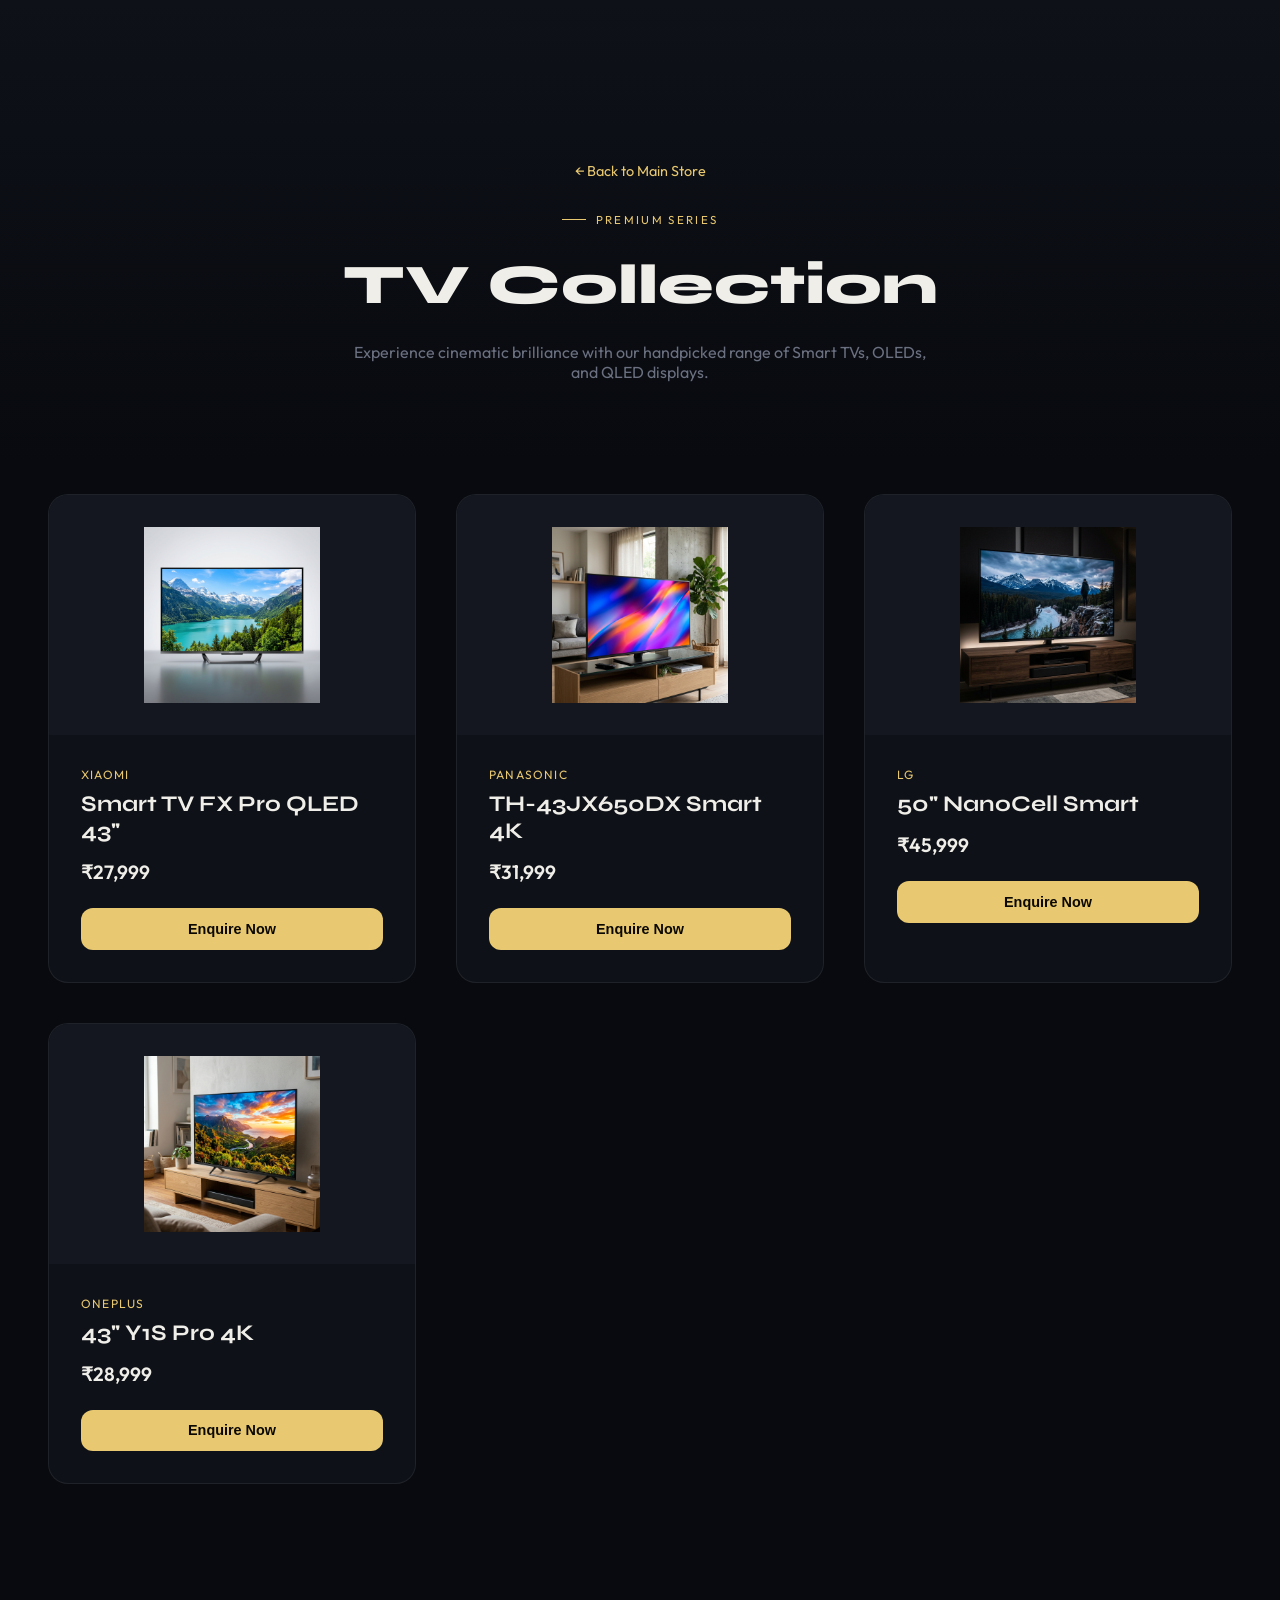
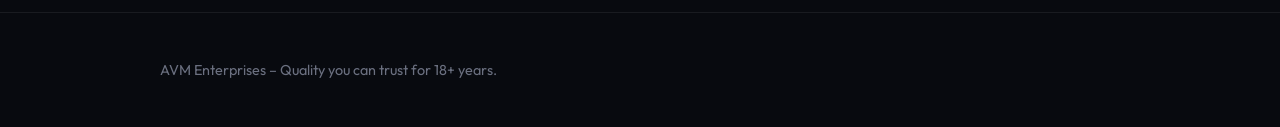
==== tv-collection.html @ 2d85b70f "Add files via upload" ====
<!DOCTYPE html>
<html lang="en">
<head>
<meta charset="UTF-8"/>
<meta name="viewport" content="width=device-width, initial-scale=1.0"/>
<title>TV Collection – AVM Enterprises</title>
<link rel="preconnect" href="https://fonts.googleapis.com"/>
<link href="https://fonts.googleapis.com/css2?family=Syne:wght@400;600;700;800&family=Outfit:wght@300;400;500&display=swap" rel="stylesheet"/>
<link rel="stylesheet" href="style.css"/>
<style>
  .collection-hero {
    padding: 160px 3rem 5rem;
    text-align: center;
    background: linear-gradient(to bottom, #0E1118, #080A0F);
  }
  .back-btn {
    display: inline-flex;
    align-items: center;
    gap: 8px;
    color: var(--accent);
    text-decoration: none;
    font-size: 0.9rem;
    margin-bottom: 2rem;
    transition: transform 0.3s;
  }
  .back-btn:hover {
    transform: translateX(-5px);
  }
  .tv-grid {
    display: grid;
    grid-template-columns: repeat(auto-fill, minmax(320px, 1fr));
    gap: 2.5rem;
    padding: 2rem 3rem 8rem;
    max-width: 1400px;
    margin: 0 auto;
  }
  .tv-card {
    background: var(--surface);
    border-radius: 20px;
    border: 1px solid var(--border);
    overflow: hidden;
    transition: all 0.4s cubic-bezier(0.16, 1, 0.3, 1);
  }
  .tv-card:hover {
    transform: translateY(-10px);
    border-color: var(--accent);
    box-shadow: 0 20px 40px rgba(0,0,0,0.4);
  }
  .tv-img {
    height: 240px;
    background: var(--surface2);
    display: flex;
    align-items: center;
    justify-content: center;
    padding: 2rem;
  }
  .tv-img img {
    width: 100%;
    height: 100%;
    object-fit: contain;
  }
  .tv-info {
    padding: 2rem;
  }
  .tv-brand {
    font-size: 0.75rem;
    color: var(--accent);
    letter-spacing: 0.1em;
    margin-bottom: 0.5rem;
    text-transform: uppercase;
  }
  .tv-name {
    font-family: var(--font-display);
    font-size: 1.4rem;
    font-weight: 700;
    margin-bottom: 1rem;
  }
  .tv-price {
    font-size: 1.2rem;
    font-weight: 600;
    color: var(--white);
    margin-bottom: 1.5rem;
  }
  .tv-btn {
    width: 100%;
    background: var(--accent);
    color: #0A0800;
    border: none;
    padding: 0.8rem;
    border-radius: 12px;
    font-weight: 600;
    cursor: pointer;
    transition: all 0.3s;
    text-decoration: none;
    display: inline-block;
    text-align: center;
    font-size: 0.9rem;
  }
  .tv-btn:hover {
    background: var(--accent2);
    transform: scale(1.02);
  }
</style>
</head>
<body>

<main style="opacity: 1; animation: none;">
  <section class="collection-hero">
    <a href="index.html#products" class="back-btn">← Back to Main Store</a>
    <div class="section-label" style="justify-content: center;"><div class="section-label-line"></div><span>Premium Series</span></div>
    <h1 style="font-family: var(--font-display); font-size: 3.5rem; font-weight: 800; margin: 1.5rem 0;">TV Collection</h1>
    <p style="color: var(--muted); max-width: 600px; margin: 0 auto;">Experience cinematic brilliance with our handpicked range of Smart TVs, OLEDs, and QLED displays.</p>
  </section>

  <section class="tv-grid">
    <!-- Samsung -->
    <!-- Xiaomi FX Pro -->
    <div class="tv-card">
      <div class="tv-img"><img src="assets/xiaomi_tv.png" alt="Xiaomi Smart TV FX Pro"/></div>
      <div class="tv-info">
        <div class="tv-brand">Xiaomi</div>
        <div class="tv-name">Smart TV FX Pro QLED 43"</div>
        <div class="tv-price">₹27,999</div>
        <button class="tv-btn" onclick="enquireTV('Xiaomi FX Pro 43', '₹27,999')">Enquire Now</button>
      </div>
    </div>
    <!-- Panasonic -->
    <div class="tv-card">
      <div class="tv-img"><img src="assets/panasonic_tv.png" alt="Panasonic Smart TV"/></div>
      <div class="tv-info">
        <div class="tv-brand">Panasonic</div>
        <div class="tv-name">TH-43JX650DX Smart 4K</div>
        <div class="tv-price">₹31,999</div>
        <button class="tv-btn" onclick="enquireTV('Panasonic TH-43JX650DX', '₹31,999')">Enquire Now</button>
      </div>
    </div>
    <!-- LG -->
    <div class="tv-card">
      <div class="tv-img"><img src="assets/lg_tv.png" alt="LG TV"/></div>
      <div class="tv-info">
        <div class="tv-brand">LG</div>
        <div class="tv-name">50" NanoCell Smart</div>
        <div class="tv-price">₹45,999</div>
        <button class="tv-btn" onclick="enquireTV('LG 50 NanoCell', '₹45,999')">Enquire Now</button>
      </div>
    </div>
    <!-- OnePlus -->
    <div class="tv-card">
      <div class="tv-img"><img src="assets/oneplus_tv.png" alt="OnePlus TV"/></div>
      <div class="tv-info">
        <div class="tv-brand">OnePlus</div>
        <div class="tv-name">43" Y1S Pro 4K</div>
        <div class="tv-price">₹28,999</div>
        <button class="tv-btn" onclick="enquireTV('OnePlus 43 Y1S Pro', '₹28,999')">Enquire Now</button>
      </div>
    </div>
  </section>

  <footer style="text-align: center;">
    <p style="color: var(--muted); font-size: 0.9rem;">AVM Enterprises – Quality you can trust for 18+ years.</p>
  </footer>
</main>

<script>
  function enquireTV(name, price) {
    const msg = encodeURIComponent(`Hi AVM Enterprises, I am interested in the ${name} (${price}) from your TV Collection. Please provide more details.`);
    window.open(`https://wa.me/919842298464?text=${msg}`, '_blank');
  }

  // Simple reveal logic for the new page
  const obs = new IntersectionObserver(entries => {
    entries.forEach(e => { if(e.isIntersecting) e.target.style.opacity = 1; });
  });
  document.querySelectorAll('.tv-card').forEach(el => {
    el.style.opacity = 0;
    el.style.transition = 'opacity 0.8s ease';
    obs.observe(el);
  });
</script>
</body>
</html>
---- style.css ----
* {
  margin: 0;
  padding: 0;
  box-sizing: border-box;
}

:root {
  --bg: #080A0F;
  --surface: #0E1118;
  --surface2: #141720;
  --accent: #E8C870;
  --accent2: #F5DFA0;
  --white: #F0EEE8;
  --muted: #6B7080;
  --border: rgba(255, 255, 255, 0.07);
  --font-display: 'Syne', sans-serif;
  --font-body: 'Outfit', sans-serif;
}

html {
  scroll-behavior: smooth;
}

body {
  background: var(--bg);
  color: var(--white);
  font-family: var(--font-body);
  overflow-x: hidden;
}

/* -- INTRO OVERLAY -- */
#intro {
  position: fixed;
  inset: 0;
  z-index: 9999;
  background: #050608;
  display: flex;
  flex-direction: column;
  align-items: center;
  justify-content: center;
  animation: introFade 0.6s ease 3.2s forwards;
}

@keyframes introFade {
  to {
    opacity: 0;
    pointer-events: none;
  }
}

.intro-logo-wrap {
  display: flex;
  flex-direction: column;
  align-items: center;
  gap: 0;
  animation: logoRise 0.8s cubic-bezier(0.16, 1, 0.3, 1) 0.3s both;
}

@keyframes logoRise {
  from {
    opacity: 0;
    transform: translateY(30px);
  }

  to {
    opacity: 1;
    transform: translateY(0);
  }
}

.intro-logo-svg {
  width: 110px;
  height: 110px;
  margin-bottom: 18px;
}

.intro-brand {
  font-family: var(--font-display);
  font-size: 2.6rem;
  font-weight: 800;
  letter-spacing: -0.02em;
  color: var(--white);
  animation: brandReveal 0.7s ease 0.9s both;
}

@keyframes brandReveal {
  from {
    opacity: 0;
    letter-spacing: 0.3em;
  }

  to {
    opacity: 1;
    letter-spacing: -0.02em;
  }
}

.intro-sub {
  font-family: var(--font-body);
  font-size: 0.75rem;
  letter-spacing: 0.3em;
  color: var(--accent);
  text-transform: uppercase;
  margin-top: 8px;
  animation: fadeUp 0.6s ease 1.3s both;
}

@keyframes fadeUp {
  from {
    opacity: 0;
    transform: translateY(8px);
  }

  to {
    opacity: 1;
    transform: translateY(0);
  }
}

.intro-line {
  width: 0;
  height: 1px;
  background: var(--accent);
  margin-top: 28px;
  animation: lineGrow 0.8s ease 1.8s forwards;
}

@keyframes lineGrow {
  to {
    width: 120px;
  }
}

.intro-loading {
  margin-top: 20px;
  font-size: 0.72rem;
  color: var(--muted);
  letter-spacing: 0.2em;
  text-transform: uppercase;
  animation: fadeUp 0.5s ease 2.2s both;
}

/* -- CURSOR -- */
.cursor {
  width: 8px;
  height: 8px;
  background: var(--accent);
  border-radius: 50%;
  position: fixed;
  top: 0;
  left: 0;
  pointer-events: none;
  z-index: 9998;
  transition: transform 0.15s ease;
  mix-blend-mode: difference;
}

.cursor-ring {
  width: 32px;
  height: 32px;
  border: 1px solid rgba(232, 200, 112, 0.4);
  border-radius: 50%;
  position: fixed;
  top: 0;
  left: 0;
  pointer-events: none;
  z-index: 9997;
  transition: all 0.1s ease;
}

/* -- NAV -- */
nav {
  position: fixed;
  top: 0;
  left: 0;
  right: 0;
  z-index: 100;
  padding: 0 3rem;
  height: 68px;
  display: flex;
  align-items: center;
  justify-content: space-between;
  background: rgba(8, 10, 15, 0.7);
  backdrop-filter: blur(20px);
  border-bottom: 1px solid var(--border);
  animation: navSlide 0.7s ease 3.6s both;
}

@keyframes navSlide {
  from {
    opacity: 0;
    transform: translateY(-20px);
  }

  to {
    opacity: 1;
    transform: translateY(0);
  }
}

.nav-logo {
  display: flex;
  align-items: center;
  gap: 12px;
  text-decoration: none;
}

.nav-logo-icon {
  width: 36px;
  height: 36px;
}

.nav-logo-text {
  font-family: var(--font-display);
  font-size: 1.1rem;
  font-weight: 700;
  color: var(--white);
  letter-spacing: -0.01em;
}

.nav-logo-text span {
  color: var(--accent);
}

.nav-links {
  display: flex;
  gap: 2.5rem;
}

.nav-links a {
  font-size: 0.85rem;
  color: var(--muted);
  text-decoration: none;
  letter-spacing: 0.03em;
  transition: color 0.2s;
  position: relative;
}

.nav-links a::after {
  content: '';
  position: absolute;
  bottom: -4px;
  left: 0;
  right: 0;
  height: 1px;
  background: var(--accent);
  transform: scaleX(0);
  transition: transform 0.2s;
}

.nav-links a:hover {
  color: var(--white);
}

.nav-links a:hover::after {
  transform: scaleX(1);
}

.nav-cta {
  background: var(--accent);
  color: #0A0800;
  border: none;
  padding: 0.55rem 1.4rem;
  font-family: var(--font-body);
  font-size: 0.85rem;
  font-weight: 500;
  cursor: pointer;
  border-radius: 100px;
  letter-spacing: 0.03em;
  transition: background 0.2s, transform 0.15s;
}

.nav-cta:hover {
  background: var(--accent2);
  transform: scale(1.03);
}

/* -- PAGE CONTENT -- */
main {
  opacity: 0;
  animation: mainIn 0.8s ease 3.5s forwards;
}

@keyframes mainIn {
  to {
    opacity: 1;
  }
}

/* -- HERO -- */
.hero {
  min-height: 100vh;
  padding: 120px 3rem 5rem;
  display: grid;
  grid-template-columns: 1fr 1fr;
  gap: 4rem;
  align-items: center;
  position: relative;
  overflow: hidden;
}

.hero-bg {
  position: absolute;
  inset: 0;
  background: radial-gradient(ellipse 60% 70% at 70% 40%, rgba(232, 200, 112, 0.07) 0%, transparent 70%),
    radial-gradient(ellipse 40% 50% at 20% 80%, rgba(232, 200, 112, 0.04) 0%, transparent 60%);
  pointer-events: none;
}

.hero-grid-lines {
  position: absolute;
  inset: 0;
  pointer-events: none;
  background-image:
    linear-gradient(rgba(255, 255, 255, 0.025) 1px, transparent 1px),
    linear-gradient(90deg, rgba(255, 255, 255, 0.025) 1px, transparent 1px);
  background-size: 60px 60px;
  mask-image: radial-gradient(ellipse 70% 70% at 70% 40%, black 0%, transparent 70%);
}

.hero-glow {
  position: absolute;
  inset: 0;
  pointer-events: none;
  background: radial-gradient(600px circle at var(--x) var(--y), rgba(232, 200, 112, 0.08), transparent 40%);
  z-index: 1;
}

.hero-eyebrow {
  display: flex;
  align-items: center;
  gap: 10px;
  margin-bottom: 1.5rem;
}

.hero-eyebrow-line {
  width: 32px;
  height: 1px;
  background: var(--accent);
}

.hero-eyebrow span {
  font-size: 0.75rem;
  color: var(--accent);
  letter-spacing: 0.2em;
  text-transform: uppercase;
}

.hero h1 {
  font-family: var(--font-display);
  font-size: 4.2rem;
  font-weight: 800;
  line-height: 1.05;
  letter-spacing: -0.03em;
  margin-bottom: 1.5rem;
}

.hero h1 .line {
  display: block;
  overflow: hidden;
}

.hero h1 .line-inner {
  display: block;
  animation: lineReveal 0.9s cubic-bezier(0.16, 1, 0.3, 1) both;
}

.hero h1 .line:nth-child(2) .line-inner {
  animation-delay: 3.7s;
}

.hero h1 .line:nth-child(3) .line-inner {
  animation-delay: 3.85s;
}

.hero h1 .line:nth-child(1) .line-inner {
  animation-delay: 3.6s;
}

@keyframes lineReveal {
  from {
    transform: translateY(110%);
  }

  to {
    transform: translateY(0);
  }
}

.hero h1 em {
  color: var(--accent);
  font-style: normal;
}

.hero-desc {
  color: var(--muted);
  font-size: 1rem;
  line-height: 1.75;
  max-width: 440px;
  margin-bottom: 2.5rem;
}

.hero-actions {
  display: flex;
  gap: 1rem;
  align-items: center;
}

.btn-glow {
  background: var(--accent);
  color: #0A0800;
  border: none;
  padding: 0.85rem 2rem;
  font-family: var(--font-body);
  font-size: 0.9rem;
  font-weight: 500;
  cursor: pointer;
  border-radius: 100px;
  letter-spacing: 0.03em;
  box-shadow: 0 0 30px rgba(232, 200, 112, 0.3);
  transition: box-shadow 0.3s, transform 0.2s;
  position: relative;
  overflow: hidden;
}

.btn-glow::after {
  content: '';
  position: absolute;
  top: 0;
  left: -100%;
  width: 100%;
  height: 100%;
  background: linear-gradient(90deg, transparent, rgba(255, 255, 255, 0.2), transparent);
  transition: 0.5s;
}

.btn-glow:hover::after {
  left: 100%;
}

.btn-glow:hover {
  box-shadow: 0 0 50px rgba(232, 200, 112, 0.5);
  transform: scale(1.03);
}

.btn-ghost {
  background: transparent;
  color: var(--white);
  border: 1px solid var(--border);
  padding: 0.85rem 2rem;
  font-family: var(--font-body);
  font-size: 0.9rem;
  cursor: pointer;
  border-radius: 100px;
  transition: border-color 0.2s, color 0.2s;
}

.btn-ghost:hover {
  border-color: rgba(232, 200, 112, 0.5);
  color: var(--accent);
}

/* Hero right visual */
.hero-visual {
  position: relative;
  height: 440px;
}

.hv-card {
  position: absolute;
  border-radius: 16px;
  backdrop-filter: blur(12px);
  border: 1px solid var(--border);
  display: flex;
  flex-direction: column;
  align-items: center;
  justify-content: center;
  transition: transform 0.4s;
}

.hv-card:hover {
  transform: translateY(-6px) scale(1.02);
}

.hv-main {
  width: 260px;
  height: 280px;
  top: 40px;
  left: 50%;
  transform: translateX(-50%);
  background: linear-gradient(135deg, rgba(232, 200, 112, 0.1), rgba(232, 200, 112, 0.03));
}

.hv-main>img {
  width: 120px;
  height: 120px;
  object-fit: cover;
  border-radius: 12px;
  margin-bottom: 0.8rem;
  box-shadow: 0 10px 30px rgba(0, 0, 0, 0.4);
  transition: transform 0.4s;
}

.hv-main:hover>img {
  transform: scale(1.05) translateY(-4px);
}

.hv-main:hover {
  transform: translateX(-50%) translateY(-6px) scale(1.02);
}

.hv-main {
  animation: floatMain 6s ease-in-out infinite;
}

@keyframes floatMain {

  0%,
  100% {
    transform: translateX(-50%) translateY(0);
  }

  50% {
    transform: translateX(-50%) translateY(-15px);
  }
}

.hv-main p {
  font-size: 0.85rem;
  color: var(--accent);
  letter-spacing: 0.1em;
  font-weight: 500;
}

.hv-sm1 {
  width: 130px;
  height: 130px;
  bottom: 20px;
  left: 20px;
  background: rgba(255, 255, 255, 0.03);
  animation: floatSm 5s ease-in-out infinite 1s;
}

.hv-sm2 {
  width: 130px;
  height: 130px;
  bottom: 20px;
  right: 20px;
  background: rgba(255, 255, 255, 0.03);
  animation: floatSm 7s ease-in-out infinite 0.5s;
}

@keyframes floatSm {

  0%,
  100% {
    transform: translateY(0);
  }

  50% {
    transform: translateY(-10px);
  }
}

.hv-sm1>img,
.hv-sm2>img {
  width: 44px;
  height: 44px;
  object-fit: cover;
  border-radius: 8px;
  margin-bottom: 6px;
  box-shadow: 0 4px 12px rgba(0, 0, 0, 0.3);
  transition: transform 0.4s;
}

.hv-card:hover>img {
  transform: scale(1.08) translateY(-2px);
}

.hv-sm1 p,
.hv-sm2 p {
  font-size: 0.75rem;
  color: var(--muted);
  font-weight: 400;
}

/* floating badge */
.hv-badge {
  position: absolute;
  top: 10px;
  right: 10px;
  background: var(--accent);
  color: #0A0800;
  font-size: 0.7rem;
  font-weight: 500;
  padding: 4px 10px;
  border-radius: 100px;
  z-index: 1;
}

/* -- TICKER -- */
.ticker {
  border-top: 1px solid var(--border);
  border-bottom: 1px solid var(--border);
  padding: 1rem 0;
  overflow: hidden;
  white-space: nowrap;
  background: var(--surface);
}

.ticker-inner {
  display: inline-flex;
  gap: 0;
  animation: ticker 20s linear infinite;
}

@keyframes ticker {
  from {
    transform: translateX(0);
  }

  to {
    transform: translateX(-50%);
  }
}

.ticker-item {
  font-family: var(--font-display);
  font-size: 0.8rem;
  font-weight: 600;
  letter-spacing: 0.15em;
  text-transform: uppercase;
  padding: 0 2.5rem;
  color: var(--muted);
}

.ticker-item.accent {
  color: var(--accent);
}

.ticker-sep {
  color: var(--border);
  margin: 0 0.5rem;
}

/* -- SECTIONS -- */
section {
  padding: 6rem 3rem;
}

.section-label {
  display: flex;
  align-items: center;
  gap: 10px;
  margin-bottom: 1rem;
}

.section-label-line {
  width: 24px;
  height: 1px;
  background: var(--accent);
}

.section-label span {
  font-size: 0.72rem;
  color: var(--accent);
  letter-spacing: 0.2em;
  text-transform: uppercase;
}

.section-title {
  font-family: var(--font-display);
  font-size: 2.6rem;
  font-weight: 700;
  letter-spacing: -0.02em;
  margin-bottom: 1rem;
  line-height: 1.1;
}

.section-desc {
  color: var(--muted);
  max-width: 480px;
  line-height: 1.75;
  font-size: 0.95rem;
  margin-bottom: 3rem;
}

/* -- CATEGORIES -- */
.categories {
  background: var(--surface);
}

.cat-grid {
  display: grid;
  grid-template-columns: repeat(3, 1fr);
  gap: 1.5px;
  background: var(--border);
}

.cat-card {
  background: var(--surface);
  padding: 2.5rem 2rem;
  cursor: pointer;
  transition: background 0.3s;
  position: relative;
  overflow: hidden;
}

.cat-card::before {
  content: '';
  position: absolute;
  inset: 0;
  background: linear-gradient(135deg, rgba(232, 200, 112, 0.06), transparent);
  opacity: 0;
  transition: opacity 0.3s;
}

.cat-card:hover {
  background: var(--surface2);
}

.cat-card:hover::before {
  opacity: 1;
}

.cat-card.active {
  background: var(--surface2);
  border-color: var(--accent);
  box-shadow: inset 0 0 0 1px var(--accent);
}

.cat-card.active::before {
  opacity: 1;
  background: linear-gradient(135deg, rgba(232, 200, 112, 0.1), transparent);
}

.cat-num {
  font-family: var(--font-display);
  font-size: 0.72rem;
  color: var(--accent);
  letter-spacing: 0.2em;
  margin-bottom: 1.5rem;
}

.cat-icon-wrap {
  width: 48px;
  height: 48px;
  margin-bottom: 1.25rem;
  border-radius: 10px;
  overflow: hidden;
}

.cat-icon-wrap img {
  width: 100%;
  height: 100%;
  object-fit: cover;
}

.cat-card h3 {
  font-family: var(--font-display);
  font-size: 1.1rem;
  font-weight: 600;
  margin-bottom: 0.5rem;
}

.cat-card p {
  font-size: 0.85rem;
  color: var(--muted);
  line-height: 1.6;
}

.cat-arrow {
  position: absolute;
  bottom: 2rem;
  right: 2rem;
  width: 36px;
  height: 36px;
  border: 1px solid var(--border);
  border-radius: 50%;
  display: flex;
  align-items: center;
  justify-content: center;
  font-size: 0.9rem;
  color: var(--muted);
  transition: border-color 0.2s, color 0.2s, transform 0.2s;
}

.cat-card:hover .cat-arrow {
  border-color: var(--accent);
  color: var(--accent);
  transform: rotate(45deg);
}

/* -- PRODUCTS -- */
.products {
  background: var(--bg);
}

.prod-grid {
  display: grid;
  grid-template-columns: repeat(4, 1fr);
  gap: 1.25rem;
}

.prod-card {
  background: var(--surface);
  border: 1px solid var(--border);
  border-radius: 14px;
  overflow: hidden;
  cursor: pointer;
  transition: border-color 0.3s, transform 0.3s, opacity 0.4s ease, transform 0.4s ease;
}

.prod-card:hover {
  border-color: rgba(232, 200, 112, 0.4);
  transform: translateY(-5px);
}

.prod-img {
  height: 160px;
  display: flex;
  align-items: center;
  justify-content: center;
  border-bottom: 1px solid var(--border);
  background: var(--surface2);
  position: relative;
  overflow: hidden;
}

.prod-img img {
  width: 100%;
  height: 100%;
  object-fit: cover;
  transition: transform 0.4s;
}

.prod-card:hover .prod-img img {
  transform: scale(1.06);
}

.prod-badge {
  position: absolute;
  top: 10px;
  left: 10px;
  background: rgba(232, 200, 112, 0.15);
  color: var(--accent);
  font-size: 0.68rem;
  padding: 3px 9px;
  border-radius: 100px;
  border: 1px solid rgba(232, 200, 112, 0.2);
  letter-spacing: 0.05em;
}

.prod-info {
  padding: 1.25rem;
}

.prod-cat {
  font-size: 0.7rem;
  color: var(--muted);
  letter-spacing: 0.1em;
  text-transform: uppercase;
  margin-bottom: 0.4rem;
}

.prod-name {
  font-family: var(--font-display);
  font-size: 0.95rem;
  font-weight: 600;
  margin-bottom: 0.75rem;
}

.prod-price-row {
  display: flex;
  align-items: baseline;
  gap: 8px;
  margin-bottom: 1rem;
}

.prod-price {
  font-size: 1.05rem;
  font-weight: 500;
  color: var(--white);
}

.prod-original {
  font-size: 0.8rem;
  color: var(--muted);
  text-decoration: line-through;
}

.prod-save {
  font-size: 0.72rem;
  background: rgba(232, 200, 112, 0.12);
  color: var(--accent);
  padding: 2px 7px;
  border-radius: 100px;
}

/* -- SEARCH & FILTER -- */
.search-container {
  margin-bottom: 3rem;
  display: flex;
  flex-direction: column;
  gap: 1.25rem;
  max-width: 600px;
}

.search-wrapper {
  position: relative;
  display: flex;
  align-items: center;
}

.search-input {
  width: 100%;
  background: var(--surface2);
  border: 1px solid var(--border);
  border-radius: 12px;
  padding: 1rem 1.25rem 1rem 3.5rem;
  color: var(--white);
  font-family: var(--font-body);
  font-size: 0.95rem;
  transition: border-color 0.3s, box-shadow 0.3s;
}

.search-input:focus {
  outline: none;
  border-color: var(--accent);
  box-shadow: 0 0 20px rgba(232, 200, 112, 0.1);
}

.search-icon {
  position: absolute;
  left: 1.25rem;
  color: var(--muted);
  pointer-events: none;
  display: flex;
  align-items: center;
}

.filter-chips {
  display: flex;
  gap: 0.75rem;
  flex-wrap: wrap;
}

.filter-chip {
  padding: 0.5rem 1.25rem;
  background: var(--surface);
  border: 1px solid var(--border);
  border-radius: 100px;
  font-size: 0.75rem;
  color: var(--muted);
  cursor: pointer;
  transition: all 0.2s;
  letter-spacing: 0.03em;
}

.filter-chip:hover {
  border-color: var(--accent);
  color: var(--white);
}

.filter-chip.active {
  background: var(--accent);
  color: #0A0800;
  border-color: var(--accent);
  font-weight: 500;
}

.prod-btn {
  width: 100%;
  padding: 0.55rem;
  background: transparent;
  border: 1px solid var(--border);
  color: var(--muted);
  font-family: var(--font-body);
  font-size: 0.8rem;
  cursor: pointer;
  border-radius: 8px;
  transition: all 0.2s;
}

.prod-btn:hover {
  border-color: var(--accent);
  color: var(--accent);
  background: rgba(232, 200, 112, 0.05);
}

/* -- OFFERS -- */
.offers {
  background: var(--surface);
}

.offer-grid {
  display: grid;
  grid-template-columns: 1.4fr 1fr;
  gap: 1.5rem;
}

.offer-card {
  border-radius: 16px;
  padding: 2.5rem;
  position: relative;
  overflow: hidden;
  cursor: pointer;
  transition: transform 0.3s;
}

.offer-card:hover {
  transform: translateY(-4px);
}

.offer-main {
  background: linear-gradient(135deg, rgba(232, 200, 112, 0.12) 0%, rgba(232, 200, 112, 0.04) 100%);
  border: 1px solid rgba(232, 200, 112, 0.2);
}

.offer-secondary {
  background: var(--surface2);
  border: 1px solid var(--border);
  display: flex;
  flex-direction: column;
  gap: 1.5rem;
  padding: 0;
  overflow: hidden;
}

.offer-half {
  padding: 1.75rem 2rem;
  flex: 1;
  position: relative;
}

.offer-half+.offer-half {
  border-top: 1px solid var(--border);
}

.offer-tag {
  display: inline-flex;
  align-items: center;
  gap: 6px;
  background: var(--accent);
  color: #0A0800;
  font-size: 0.72rem;
  font-weight: 500;
  padding: 4px 12px;
  border-radius: 100px;
  margin-bottom: 1rem;
  letter-spacing: 0.03em;
}

.offer-card h3 {
  font-family: var(--font-display);
  font-size: 1.5rem;
  font-weight: 700;
  letter-spacing: -0.01em;
  margin-bottom: 0.6rem;
}

.offer-card p {
  font-size: 0.88rem;
  color: var(--muted);
  line-height: 1.65;
  margin-bottom: 1.5rem;
}

.offer-icon-bg {
  position: absolute;
  right: 0;
  bottom: 0;
  width: 160px;
  height: 160px;
  opacity: 0.3;
  border-radius: 16px;
  overflow: hidden;
  -webkit-mask-image: linear-gradient(to top left, black 20%, transparent 80%);
  mask-image: linear-gradient(to top left, black 20%, transparent 80%);
}

.offer-icon-bg img {
  width: 100%;
  height: 100%;
  object-fit: cover;
}

/* -- BRANDS -- */
.brands {
  background: var(--bg);
  padding: 4rem 3rem;
}

.brands-title {
  text-align: center;
  font-family: var(--font-display);
  font-size: 0.75rem;
  color: var(--muted);
  letter-spacing: 0.2em;
  text-transform: uppercase;
  margin-bottom: 2.5rem;
}

.brands-list {
  display: flex;
  gap: 1rem;
  flex-wrap: wrap;
  justify-content: center;
}

.brand-chip {
  padding: 0.5rem 1.25rem;
  border: 1px solid var(--border);
  border-radius: 100px;
  font-size: 0.82rem;
  color: var(--muted);
  transition: border-color 0.2s, color 0.2s;
  cursor: pointer;
}

.brand-chip:hover {
  border-color: rgba(232, 200, 112, 0.4);
  color: var(--white);
}

/* -- CONTACT -- */
.contact {
  background: var(--surface);
}

.contact-grid {
  display: grid;
  grid-template-columns: 1fr 1.2fr;
  gap: 5rem;
  align-items: start;
}

.contact-info-title {
  font-family: var(--font-display);
  font-size: 2rem;
  font-weight: 700;
  letter-spacing: -0.02em;
  margin-bottom: 2rem;
}

.contact-item {
  display: flex;
  gap: 1rem;
  align-items: flex-start;
  padding: 1.2rem 0;
  border-bottom: 1px solid var(--border);
}

.contact-item:first-of-type {
  border-top: 1px solid var(--border);
}

.contact-icon {
  width: 40px;
  height: 40px;
  flex-shrink: 0;
  border: 1px solid var(--border);
  border-radius: 10px;
  display: flex;
  align-items: center;
  justify-content: center;
  font-size: 1rem;
  background: var(--surface2);
}

.contact-label {
  font-size: 0.72rem;
  color: var(--muted);
  letter-spacing: 0.08em;
  text-transform: uppercase;
  margin-bottom: 3px;
}

.contact-val {
  font-size: 0.92rem;
  color: var(--white);
  line-height: 1.5;
}

.founder-card {
  display: flex;
  gap: 1.5rem;
  align-items: center;
  margin-top: 2.5rem;
  padding: 1.5rem;
  background: var(--surface2);
  border: 1px solid var(--border);
  border-radius: 14px;
  transition: border-color 0.3s;
}

.founder-card:hover {
  border-color: rgba(232, 200, 112, 0.4);
}

.founder-img {
  width: 70px;
  height: 70px;
  border-radius: 50%;
  object-fit: cover;
  border: 2px solid var(--accent);
}

.founder-info h4 {
  font-family: var(--font-display);
  font-size: 1.1rem;
  color: var(--white);
  margin-bottom: 0.2rem;
}

.founder-role {
  font-size: 0.8rem;
  color: var(--muted);
  margin-bottom: 0.6rem;
  letter-spacing: 0.02em;
}

.founder-phone {
  display: inline-block;
  font-size: 0.85rem;
  color: var(--accent);
  text-decoration: none;
  font-weight: 500;
}

.founder-phone:hover {
  text-decoration: underline;
}

.contact-form {
  display: flex;
  flex-direction: column;
  gap: 1.25rem;
}

.form-row {
  display: grid;
  grid-template-columns: 1fr 1fr;
  gap: 1.25rem;
}

.form-group {
  display: flex;
  flex-direction: column;
  gap: 0.4rem;
}

.form-group label {
  font-size: 0.75rem;
  color: var(--muted);
  letter-spacing: 0.07em;
  text-transform: uppercase;
}

.form-group input,
.form-group textarea,
.form-group select {
  padding: 0.75rem 1rem;
  background: var(--surface2);
  border: 1px solid var(--border);
  border-radius: 10px;
  color: var(--white);
  font-family: var(--font-body);
  font-size: 0.9rem;
  outline: none;
  transition: border-color 0.2s;
}

.form-group input::placeholder,
.form-group textarea::placeholder {
  color: var(--muted);
}

.form-group input:focus,
.form-group textarea:focus,
.form-group select:focus {
  border-color: rgba(232, 200, 112, 0.5);
}

.form-group select option {
  background: var(--surface2);
}

.form-group textarea {
  resize: vertical;
  min-height: 100px;
}

.submit-btn {
  background: var(--accent);
  color: #0A0800;
  border: none;
  padding: 0.85rem 2.5rem;
  font-family: var(--font-body);
  font-size: 0.9rem;
  font-weight: 500;
  cursor: pointer;
  border-radius: 100px;
  align-self: flex-start;
  box-shadow: 0 0 30px rgba(232, 200, 112, 0.25);
  transition: box-shadow 0.3s, transform 0.2s;
}

.submit-btn:hover {
  box-shadow: 0 0 50px rgba(232, 200, 112, 0.45);
  transform: scale(1.03);
}

/* -- FOOTER -- */
footer {
  background: var(--bg);
  padding: 3rem;
  border-top: 1px solid var(--border);
  display: grid;
  grid-template-columns: 1fr auto 1fr;
  align-items: center;
  gap: 2rem;
}

.footer-logo {
  display: flex;
  align-items: center;
  gap: 10px;
}

.footer-logo-icon {
  width: 32px;
  height: 32px;
}

.footer-logo-text {
  font-family: var(--font-display);
  font-size: 1rem;
  font-weight: 700;
  color: var(--white);
}

.footer-logo-text span {
  color: var(--accent);
}

.footer-copy {
  text-align: center;
  font-size: 0.78rem;
  color: var(--muted);
}

.footer-links {
  display: flex;
  gap: 2rem;
  justify-content: flex-end;
}

.footer-links a {
  font-size: 0.8rem;
  color: var(--muted);
  text-decoration: none;
  transition: color 0.2s;
  cursor: pointer;
}

.footer-links a:hover {
  color: var(--white);
}

/* -- SCROLL ANIMATIONS -- */
.reveal {
  opacity: 0;
  transform: translateY(32px);
  transition: opacity 0.7s ease, transform 0.7s ease;
}

.reveal.visible {
  opacity: 1;
  transform: none;
}

/* -- MODAL -- */
.modal-overlay {
  position: fixed;
  inset: 0;
  z-index: 10000;
  background: rgba(5, 6, 8, 0.8);
  backdrop-filter: blur(10px);
  display: flex;
  align-items: center;
  justify-content: center;
  opacity: 0;
  pointer-events: none;
  transition: opacity 0.3s ease;
}

.modal-overlay.show {
  opacity: 1;
  pointer-events: auto;
}

.modal-card {
  background: var(--surface);
  border: 1px solid var(--border);
  border-radius: 20px;
  width: 90%;
  max-width: 420px;
  padding: 2rem;
  transform: translateY(20px);
  transition: transform 0.4s cubic-bezier(0.16, 1, 0.3, 1);
  box-shadow: 0 20px 60px rgba(0, 0, 0, 0.5);
}

.modal-overlay.show .modal-card {
  transform: translateY(0);
}

.modal-header {
  display: flex;
  align-items: center;
  justify-content: space-between;
  margin-bottom: 0.5rem;
}

.modal-header h3 {
  font-family: var(--font-display);
  font-size: 1.5rem;
  font-weight: 700;
  color: var(--white);
}

.modal-close {
  background: none;
  border: none;
  color: var(--muted);
  font-size: 1.8rem;
  cursor: pointer;
  transition: color 0.2s;
  line-height: 1;
  margin-top: -5px;
}

.modal-close:hover {
  color: var(--accent);
}

.modal-desc {
  font-size: 0.85rem;
  color: var(--muted);
  margin-bottom: 1.8rem;
}

.showroom-list {
  display: flex;
  flex-direction: column;
  gap: 12px;
}

.showroom-item {
  display: flex;
  align-items: center;
  gap: 14px;
  background: var(--surface2);
  border: 1px solid var(--border);
  border-radius: 12px;
  padding: 1rem 1.2rem;
  text-decoration: none;
  color: var(--white);
  transition: all 0.2s;
}

.showroom-item:hover {
  border-color: var(--accent);
  background: rgba(232, 200, 112, 0.05);
  transform: translateY(-2px);
  box-shadow: 0 8px 20px rgba(0, 0, 0, 0.3);
}

.sr-icon {
  display: flex;
  align-items: center;
  justify-content: center;
  color: var(--accent);
  background: rgba(232, 200, 112, 0.1);
  width: 36px;
  height: 36px;
  border-radius: 50%;
  flex-shrink: 0;
}

.sr-info {
  font-family: var(--font-display);
  font-size: 1rem;
  font-weight: 600;
  flex: 1;
}

.sr-arrow {
  color: var(--muted);
  font-size: 1.2rem;
  transition: color 0.2s;
  font-family: serif;
  font-weight: bold;
}

.showroom-item:hover .sr-arrow {
  color: var(--accent);
}

/* -- RESPONSIVE DESIGN -- */
.hamburger {
  display: none;
  flex-direction: column;
  gap: 5px;
  cursor: pointer;
  z-index: 200;
}

.hamburger span {
  width: 25px;
  height: 2px;
  background: var(--white);
  transition: all 0.3s ease;
}

.mobile-cta {
  display: none;
  margin-top: 1rem;
}

@media (max-width: 1024px) {
  .hero {
    grid-template-columns: 1fr;
    padding-top: 140px;
  }

  .hero-visual {
    max-width: 500px;
    margin: 3rem auto 0;
    height: 350px;
  }

  .cat-grid {
    grid-template-columns: repeat(2, 1fr);
  }

  .prod-grid {
    grid-template-columns: repeat(2, 1fr);
  }

  .offer-grid {
    grid-template-columns: 1fr;
  }

  .contact-grid {
    grid-template-columns: 1fr;
    gap: 3rem;
  }

  footer {
    grid-template-columns: 1fr;
    gap: 2rem;
    text-align: left;
  }

  .footer-links {
    justify-content: flex-start;
  }
}

@media (max-width: 768px) {
  section {
    padding: 5rem 1.5rem;
  }

  nav {
    padding: 0 1.2rem;
  }

  .desktop-cta {
    display: none;
  }

  .hamburger {
    display: flex;
  }

  .nav-links {
    position: fixed;
    top: 0;
    right: -100%;
    width: 280px;
    height: 100vh;
    background: var(--surface);
    flex-direction: column;
    padding: 100px 2rem 2rem;
    transition: right 0.4s cubic-bezier(0.16, 1, 0.3, 1);
    border-left: 1px solid var(--border);
    box-shadow: -10px 0 30px rgba(0, 0, 0, 0.5);
  }

  .nav-links.active {
    right: 0;
  }

  .mobile-cta {
    display: block;
    width: 100%;
    margin-top: 2rem;
  }

  .hero {
    padding-top: 120px;
    text-align: left;
  }

  .hero h1 {
    font-size: 2.6rem;
    line-height: 1.1;
    margin-bottom: 1.5rem;
  }

  .hero h1 .line {
    overflow: visible;
  }

  /* Ensure text isn't clipped if slightly rotated or styled */
  .hero-desc {
    font-size: 1rem;
    max-width: 100%;
    margin-bottom: 2.5rem;
  }

  .hero-actions {
    flex-direction: row;
    flex-wrap: wrap;
    gap: 1rem;
  }

  .hero-actions button {
    width: auto;
    flex: 1;
    min-width: 160px;
  }

  .hero-visual {
    height: 280px;
    margin-top: 3rem;
    display: flex;
    justify-content: center;
  }

  .hv-main {
    width: 220px;
    height: 240px;
    position: relative;
    left: 0;
    transform: none;
    animation: floatMainMobile 6s ease-in-out infinite;
  }

  @keyframes floatMainMobile {

    0%,
    100% {
      transform: translateY(0);
    }

    50% {
      transform: translateY(-15px);
    }
  }

  .hv-sm1,
  .hv-sm2 {
    display: none;
  }

  .cat-grid {
    grid-template-columns: 1fr;
  }

  .prod-grid {
    grid-template-columns: 1fr;
  }

  .form-row {
    grid-template-columns: 1fr;
  }

  .founder-card {
    flex-direction: column;
    text-align: left;
    padding: 2rem 1.5rem;
    align-items: flex-start;
  }

  .founder-img {
    margin-bottom: 1.2rem;
  }

  .submit-btn {
    width: 100%;
  }

  footer {
    padding: 4rem 1.5rem;
    gap: 2rem;
  }

  .footer-links {
    gap: 1rem 2rem;
    justify-content: flex-start;
    flex-wrap: wrap;
  }

  .intro-brand {
    font-size: 2rem;
  }
}

/* -- INTERACTIVE MAP -- */
.map-section {
  margin-top: 5rem;
}

.map-tabs {
  display: flex;
  gap: 10px;
  margin-bottom: 2rem;
  flex-wrap: wrap;
}

.map-tab {
  background: var(--surface2);
  border: 1px solid var(--border);
  color: var(--muted);
  padding: 0.8rem 1.5rem;
  border-radius: 12px;
  font-size: 0.85rem;
  cursor: pointer;
  transition: all 0.3s;
}

.map-tab:hover {
  border-color: var(--accent);
  color: var(--white);
}

.map-tab.active {
  background: var(--accent);
  color: #0A0800;
  border-color: var(--accent);
  font-weight: 600;
}

.map-container {
  border-radius: 20px;
  overflow: hidden;
  border: 1px solid var(--border);
  background: var(--surface2);
}

.map-container iframe {
  filter: grayscale(1) invert(0.9) contrast(1.2); /* Dark theme map effect */
  opacity: 0.8;
  transition: opacity 0.3s;
}

.map-container:hover iframe {
  opacity: 1;
}
/* -- EMI CALCULATOR -- */
.emi-calc {
  background: var(--bg);
}

.emi-grid {
  display: grid;
  grid-template-columns: 1.5fr 1fr;
  gap: 3rem;
  background: var(--surface);
  padding: 3rem;
  border-radius: 24px;
  border: 1px solid var(--border);
}

.emi-group {
  margin-bottom: 2.5rem;
}

.emi-group label {
  display: block;
  font-size: 0.8rem;
  color: var(--muted);
  margin-bottom: 1.25rem;
  text-transform: uppercase;
  letter-spacing: 0.1em;
}

.emi-slider {
  width: 100%;
  -webkit-appearance: none;
  height: 6px;
  background: var(--border);
  border-radius: 5px;
  outline: none;
  margin-bottom: 1.5rem;
}

.emi-slider::-webkit-slider-thumb {
  -webkit-appearance: none;
  width: 22px;
  height: 22px;
  background: var(--accent);
  border-radius: 50%;
  cursor: pointer;
  box-shadow: 0 0 15px rgba(232, 200, 112, 0.4);
  transition: transform 0.2s;
}

.emi-slider::-webkit-slider-thumb:hover {
  transform: scale(1.1);
}

.emi-val-display {
  font-family: var(--font-display);
  font-size: 1.8rem;
  font-weight: 700;
  color: var(--white);
}

.tenure-btns {
  display: flex;
  gap: 10px;
  flex-wrap: wrap;
}

.tenure-btn {
  flex: 1;
  min-width: 60px;
  background: var(--surface2);
  border: 1px solid var(--border);
  color: var(--white);
  padding: 0.75rem;
  border-radius: 12px;
  cursor: pointer;
  transition: all 0.3s;
  font-weight: 500;
}

.tenure-btn:hover {
  border-color: var(--accent);
  color: var(--accent);
}

.tenure-btn.active {
  background: var(--accent);
  color: #0A0800;
  border-color: var(--accent);
  box-shadow: 0 0 20px rgba(232, 200, 112, 0.2);
}

.emi-result {
  background: var(--surface2);
  padding: 3rem 2rem;
  border-radius: 20px;
  text-align: center;
  display: flex;
  flex-direction: column;
  justify-content: center;
  border: 1px solid var(--border);
  position: relative;
  overflow: hidden;
}

.emi-result::before {
  content: '';
  position: absolute;
  top: 0;
  left: 0;
  width: 100%;
  height: 4px;
  background: var(--accent);
}

.result-label {
  font-size: 0.75rem;
  color: var(--muted);
  margin-bottom: 0.75rem;
  text-transform: uppercase;
  letter-spacing: 0.15em;
}

.result-value {
  font-family: var(--font-display);
  font-size: 3rem;
  font-weight: 800;
  color: var(--accent);
  margin-bottom: 0.75rem;
}

.result-disclaimer {
  font-size: 0.72rem;
  color: var(--muted);
  opacity: 0.8;
}

@media (max-width: 1024px) {
  .emi-grid {
    grid-template-columns: 1fr;
    padding: 2rem;
    gap: 2rem;
  }
}

/* -- REVIEWS -- */
.reviews {
  background: var(--surface);
}

.reviews-grid {
  display: grid;
  grid-template-columns: repeat(3, 1fr);
  gap: 2rem;
}

.review-card {
  background: var(--bg);
  padding: 2.5rem;
  border-radius: 20px;
  border: 1px solid var(--border);
  transition: transform 0.3s, border-color 0.3s;
}

.review-card:hover {
  transform: translateY(-8px);
  border-color: rgba(232, 200, 112, 0.4);
}

.review-stars {
  color: var(--accent);
  font-size: 0.9rem;
  margin-bottom: 1.2rem;
  letter-spacing: 2px;
}

.review-text {
  font-size: 0.95rem;
  line-height: 1.8;
  color: var(--white);
  margin-bottom: 2rem;
  font-style: italic;
  opacity: 0.9;
}

.review-author {
  display: flex;
  align-items: center;
  gap: 12px;
}

.author-name {
  font-family: var(--font-display);
  font-weight: 600;
  font-size: 0.9rem;
  color: var(--white);
}

.author-loc {
  font-size: 0.75rem;
  color: var(--muted);
  margin-top: 2px;
}

@media (max-width: 1024px) {
  .reviews-grid {
    grid-template-columns: repeat(2, 1fr);
  }
}

@media (max-width: 768px) {
  .reviews-grid {
    grid-template-columns: 1fr;
  }
}

/* -- QUICK VIEW -- */
.qv-card {
  max-width: 900px;
  width: 95%;
  padding: 0 !important;
  overflow: hidden;
}

.qv-grid {
  display: grid;
  grid-template-columns: 1fr 1.1fr;
}

.qv-image {
  background: var(--surface2);
  display: flex;
  align-items: center;
  justify-content: center;
  padding: 3rem;
  border-right: 1px solid var(--border);
}

.qv-image img {
  width: 100%;
  max-height: 400px;
  object-fit: contain;
  filter: drop-shadow(0 20px 40px rgba(0,0,0,0.3));
}

.qv-content {
  padding: 3.5rem;
  display: flex;
  flex-direction: column;
}

.qv-cat {
  font-size: 0.75rem;
  color: var(--accent);
  text-transform: uppercase;
  letter-spacing: 0.2em;
  margin-bottom: 0.75rem;
}

.qv-title {
  font-family: var(--font-display);
  font-size: 2rem;
  font-weight: 700;
  margin-bottom: 1rem;
  line-height: 1.2;
}

.qv-price-row {
  display: flex;
  align-items: baseline;
  gap: 12px;
  margin-bottom: 2rem;
}

.qv-price {
  font-size: 1.6rem;
  font-weight: 700;
  color: var(--white);
}

.qv-original {
  font-size: 1.1rem;
  color: var(--muted);
  text-decoration: line-through;
}

.qv-save {
  font-size: 0.85rem;
  background: rgba(232, 200, 112, 0.1);
  color: var(--accent);
  padding: 4px 12px;
  border-radius: 100px;
}

.qv-specs {
  margin-bottom: 2.5rem;
  flex-grow: 1;
}

.qv-specs h3 {
  font-size: 0.85rem;
  text-transform: uppercase;
  letter-spacing: 0.1em;
  color: var(--muted);
  margin-bottom: 1rem;
}

.qv-specs ul {
  list-style: none;
  display: grid;
  grid-template-columns: 1fr 1fr;
  gap: 12px;
}

.qv-specs li {
  font-size: 0.85rem;
  color: var(--white);
  opacity: 0.8;
  display: flex;
  align-items: center;
  gap: 8px;
}

.qv-specs li::before {
  content: '\2022';
  color: var(--accent);
}

.qv-actions {
  display: flex;
  gap: 1rem;
}

.qv-actions button {
  flex: 1;
}

@media (max-width: 850px) {
  .qv-grid {
    grid-template-columns: 1fr;
  }
  .qv-image {
    padding: 2rem;
    border-right: none;
    border-bottom: 1px solid var(--border);
  }
  .qv-content {
    padding: 2.5rem;
  }
  .qv-title {
    font-size: 1.6rem;
  }
  .qv-specs ul {
    grid-template-columns: 1fr;
  }
}

/* -- WHATSAPP FLOAT -- */
.wa-float {
  position: fixed;
  width: 60px;
  height: 60px;
  bottom: 30px;
  right: 30px;
  background-color: #25d366;
  color: #FFF;
  border-radius: 50px;
  text-align: center;
  font-size: 30px;
  box-shadow: 0 4px 20px rgba(0, 0, 0, 0.3);
  z-index: 1000;
  display: flex;
  align-items: center;
  justify-content: center;
  transition: all 0.3s ease;
  animation: waPulse 2s infinite;
  text-decoration: none;
}

.wa-float:hover {
  transform: scale(1.1);
  background-color: #128c7e;
}

.wa-float svg {
  width: 32px;
  height: 32px;
}

.wa-tooltip {
  position: absolute;
  right: 80px;
  background: rgba(8, 10, 15, 0.9);
  color: var(--white);
  padding: 8px 16px;
  border-radius: 8px;
  font-size: 0.85rem;
  white-space: nowrap;
  pointer-events: none;
  opacity: 0;
  transform: translateX(10px);
  transition: all 0.3s ease;
  border: 1px solid var(--border);
  backdrop-filter: blur(10px);
}

.wa-float:hover .wa-tooltip {
  opacity: 1;
  transform: translateX(0);
}

@keyframes waPulse {
  0% {
    box-shadow: 0 0 0 0 rgba(37, 211, 102, 0.5);
  }
  70% {
    box-shadow: 0 0 0 15px rgba(37, 211, 102, 0);
  }
  100% {
    box-shadow: 0 0 0 0 rgba(37, 211, 102, 0);
  }
}

@media (max-width: 768px) {
  .wa-float {
    width: 50px;
    height: 50px;
    bottom: 20px;
    right: 20px;
  }
  .wa-float svg {
    width: 26px;
    height: 26px;
  }
  .wa-tooltip {
    display: none;
  }
}
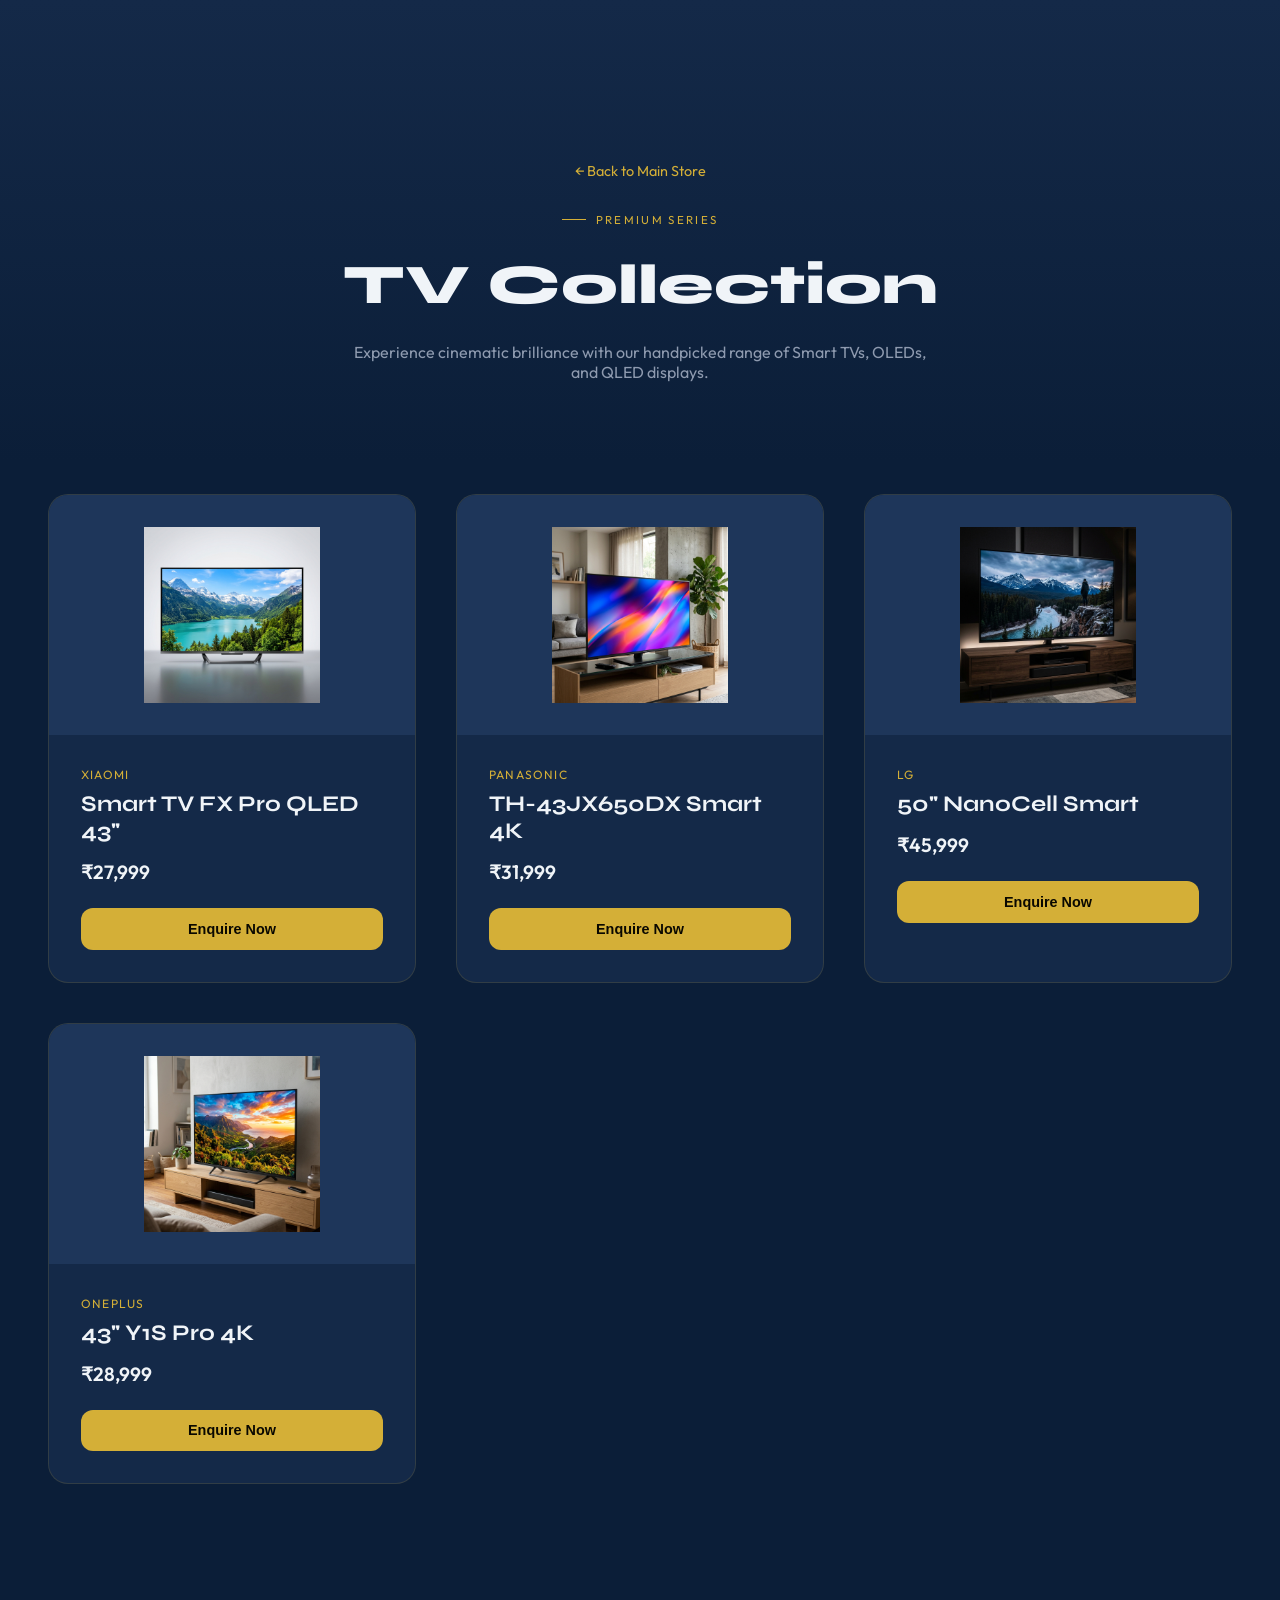
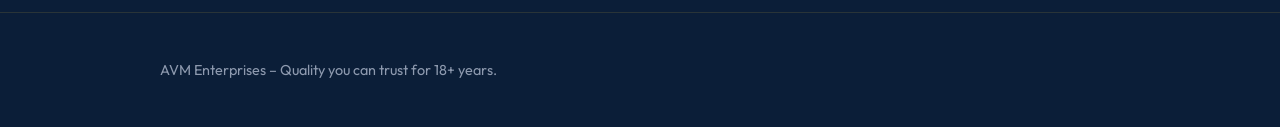
==== commit fda40060: "Add files via upload" ====
--- a/tv-collection.html
+++ b/tv-collection.html
@@ -7,11 +7,12 @@
 <link rel="preconnect" href="https://fonts.googleapis.com"/>
 <link href="https://fonts.googleapis.com/css2?family=Syne:wght@400;600;700;800&family=Outfit:wght@300;400;500&display=swap" rel="stylesheet"/>
 <link rel="stylesheet" href="style.css"/>
+<link rel="icon" href="favicon.svg" type="image/svg+xml"/>
 <style>
   .collection-hero {
     padding: 160px 3rem 5rem;
     text-align: center;
-    background: linear-gradient(to bottom, #0E1118, #080A0F);
+    background: linear-gradient(to bottom, #142948, #0B1E38);
   }
   .back-btn {
     display: inline-flex;
@@ -100,6 +101,23 @@
     background: var(--accent2);
     transform: scale(1.02);
   }
+
+  @media (max-width: 768px) {
+    .collection-hero {
+      padding: 120px 1.5rem 4rem;
+    }
+    .collection-hero h1 {
+      font-size: 2.5rem !important;
+    }
+    .tv-grid {
+      padding: 1rem 1.5rem 5rem;
+      grid-template-columns: 1fr;
+      gap: 1.5rem;
+    }
+    .tv-name {
+      font-size: 1.2rem;
+    }
+  }
 </style>
 </head>
 <body>
--- a/style.css
+++ b/style.css
@@ -5,14 +5,14 @@
 }
 
 :root {
-  --bg: #080A0F;
-  --surface: #0E1118;
-  --surface2: #141720;
-  --accent: #E8C870;
-  --accent2: #F5DFA0;
-  --white: #F0EEE8;
-  --muted: #6B7080;
-  --border: rgba(255, 255, 255, 0.07);
+  --bg: #0B1E38;
+  --surface: #142948;
+  --surface2: #1E365A;
+  --accent: #D4AF37;
+  --accent2: #00D2D3;
+  --white: #F0F4F8;
+  --muted: #8E9AAF;
+  --border: rgba(212, 175, 55, 0.15);
   --font-display: 'Syne', sans-serif;
   --font-body: 'Outfit', sans-serif;
 }
@@ -33,7 +33,7 @@
   position: fixed;
   inset: 0;
   z-index: 9999;
-  background: #050608;
+  background: #081629;
   display: flex;
   flex-direction: column;
   align-items: center;
@@ -68,10 +68,10 @@
   }
 }
 
-.intro-logo-svg {
-  width: 110px;
-  height: 110px;
-  margin-bottom: 18px;
+.intro-logo-img {
+  width: 140px;
+  height: auto;
+  margin-bottom: 24px;
 }
 
 .intro-brand {
@@ -158,7 +158,7 @@
 .cursor-ring {
   width: 32px;
   height: 32px;
-  border: 1px solid rgba(232, 200, 112, 0.4);
+  border: 1px solid rgba(212, 175, 55, 0.4);
   border-radius: 50%;
   position: fixed;
   top: 0;
@@ -180,7 +180,7 @@
   display: flex;
   align-items: center;
   justify-content: space-between;
-  background: rgba(8, 10, 15, 0.7);
+  background: rgba(11, 30, 56, 0.7);
   backdrop-filter: blur(20px);
   border-bottom: 1px solid var(--border);
   animation: navSlide 0.7s ease 3.6s both;
@@ -205,9 +205,9 @@
   text-decoration: none;
 }
 
-.nav-logo-icon {
-  width: 36px;
-  height: 36px;
+.nav-logo-img {
+  height: 40px;
+  width: auto;
 }
 
 .nav-logo-text {
@@ -302,8 +302,8 @@
 .hero-bg {
   position: absolute;
   inset: 0;
-  background: radial-gradient(ellipse 60% 70% at 70% 40%, rgba(232, 200, 112, 0.07) 0%, transparent 70%),
-    radial-gradient(ellipse 40% 50% at 20% 80%, rgba(232, 200, 112, 0.04) 0%, transparent 60%);
+  background: radial-gradient(ellipse 60% 70% at 70% 40%, rgba(212, 175, 55, 0.07) 0%, transparent 70%),
+    radial-gradient(ellipse 40% 50% at 20% 80%, rgba(0, 210, 211, 0.04) 0%, transparent 60%);
   pointer-events: none;
 }
 
@@ -322,7 +322,7 @@
   position: absolute;
   inset: 0;
   pointer-events: none;
-  background: radial-gradient(600px circle at var(--x) var(--y), rgba(232, 200, 112, 0.08), transparent 40%);
+  background: radial-gradient(600px circle at var(--x) var(--y), rgba(0, 210, 211, 0.08), transparent 40%);
   z-index: 1;
 }
 
@@ -417,7 +417,7 @@
   cursor: pointer;
   border-radius: 100px;
   letter-spacing: 0.03em;
-  box-shadow: 0 0 30px rgba(232, 200, 112, 0.3);
+  box-shadow: 0 0 30px rgba(212, 175, 55, 0.3);
   transition: box-shadow 0.3s, transform 0.2s;
   position: relative;
   overflow: hidden;
@@ -439,7 +439,7 @@
 }
 
 .btn-glow:hover {
-  box-shadow: 0 0 50px rgba(232, 200, 112, 0.5);
+  box-shadow: 0 0 50px rgba(212, 175, 55, 0.5);
   transform: scale(1.03);
 }
 
@@ -456,7 +456,7 @@
 }
 
 .btn-ghost:hover {
-  border-color: rgba(232, 200, 112, 0.5);
+  border-color: rgba(212, 175, 55, 0.5);
   color: var(--accent);
 }
 
@@ -488,7 +488,7 @@
   top: 40px;
   left: 50%;
   transform: translateX(-50%);
-  background: linear-gradient(135deg, rgba(232, 200, 112, 0.1), rgba(232, 200, 112, 0.03));
+  background: linear-gradient(135deg, rgba(212, 175, 55, 0.1), rgba(0, 210, 211, 0.03));
 }
 
 .hv-main>img {
@@ -710,7 +710,7 @@
   content: '';
   position: absolute;
   inset: 0;
-  background: linear-gradient(135deg, rgba(232, 200, 112, 0.06), transparent);
+  background: linear-gradient(135deg, rgba(212, 175, 55, 0.06), transparent);
   opacity: 0;
   transition: opacity 0.3s;
 }
@@ -731,7 +731,7 @@
 
 .cat-card.active::before {
   opacity: 1;
-  background: linear-gradient(135deg, rgba(232, 200, 112, 0.1), transparent);
+  background: linear-gradient(135deg, rgba(212, 175, 55, 0.1), transparent);
 }
 
 .cat-num {
@@ -812,7 +812,7 @@
 }
 
 .prod-card:hover {
-  border-color: rgba(232, 200, 112, 0.4);
+  border-color: rgba(212, 175, 55, 0.4);
   transform: translateY(-5px);
 }
 
@@ -842,12 +842,12 @@
   position: absolute;
   top: 10px;
   left: 10px;
-  background: rgba(232, 200, 112, 0.15);
+  background: rgba(212, 175, 55, 0.15);
   color: var(--accent);
   font-size: 0.68rem;
   padding: 3px 9px;
   border-radius: 100px;
-  border: 1px solid rgba(232, 200, 112, 0.2);
+  border: 1px solid rgba(212, 175, 55, 0.2);
   letter-spacing: 0.05em;
 }
 
@@ -891,7 +891,7 @@
 
 .prod-save {
   font-size: 0.72rem;
-  background: rgba(232, 200, 112, 0.12);
+  background: rgba(212, 175, 55, 0.12);
   color: var(--accent);
   padding: 2px 7px;
   border-radius: 100px;
@@ -927,7 +927,7 @@
 .search-input:focus {
   outline: none;
   border-color: var(--accent);
-  box-shadow: 0 0 20px rgba(232, 200, 112, 0.1);
+  box-shadow: 0 0 20px rgba(212, 175, 55, 0.1);
 }
 
 .search-icon {
@@ -985,7 +985,7 @@
 .prod-btn:hover {
   border-color: var(--accent);
   color: var(--accent);
-  background: rgba(232, 200, 112, 0.05);
+  background: rgba(212, 175, 55, 0.05);
 }
 
 /* -- OFFERS -- */
@@ -1013,8 +1013,8 @@
 }
 
 .offer-main {
-  background: linear-gradient(135deg, rgba(232, 200, 112, 0.12) 0%, rgba(232, 200, 112, 0.04) 100%);
-  border: 1px solid rgba(232, 200, 112, 0.2);
+  background: linear-gradient(135deg, rgba(212, 175, 55, 0.12) 0%, rgba(0, 210, 211, 0.04) 100%);
+  border: 1px solid rgba(212, 175, 55, 0.2);
 }
 
 .offer-secondary {
@@ -1119,7 +1119,7 @@
 }
 
 .brand-chip:hover {
-  border-color: rgba(232, 200, 112, 0.4);
+  border-color: rgba(212, 175, 55, 0.4);
   color: var(--white);
 }
 
@@ -1195,7 +1195,7 @@
 }
 
 .founder-card:hover {
-  border-color: rgba(232, 200, 112, 0.4);
+  border-color: rgba(212, 175, 55, 0.4);
 }
 
 .founder-img {
@@ -1279,7 +1279,7 @@
 .form-group input:focus,
 .form-group textarea:focus,
 .form-group select:focus {
-  border-color: rgba(232, 200, 112, 0.5);
+  border-color: rgba(212, 175, 55, 0.5);
 }
 
 .form-group select option {
@@ -1302,12 +1302,12 @@
   cursor: pointer;
   border-radius: 100px;
   align-self: flex-start;
-  box-shadow: 0 0 30px rgba(232, 200, 112, 0.25);
+  box-shadow: 0 0 30px rgba(212, 175, 55, 0.25);
   transition: box-shadow 0.3s, transform 0.2s;
 }
 
 .submit-btn:hover {
-  box-shadow: 0 0 50px rgba(232, 200, 112, 0.45);
+  box-shadow: 0 0 50px rgba(212, 175, 55, 0.45);
   transform: scale(1.03);
 }
 
@@ -1328,9 +1328,9 @@
   gap: 10px;
 }
 
-.footer-logo-icon {
-  width: 32px;
-  height: 32px;
+.footer-logo-img {
+  height: 36px;
+  width: auto;
 }
 
 .footer-logo-text {
@@ -1385,7 +1385,7 @@
   position: fixed;
   inset: 0;
   z-index: 10000;
-  background: rgba(5, 6, 8, 0.8);
+  background: rgba(8, 22, 41, 0.8);
   backdrop-filter: blur(10px);
   display: flex;
   align-items: center;
@@ -1472,7 +1472,7 @@
 
 .showroom-item:hover {
   border-color: var(--accent);
-  background: rgba(232, 200, 112, 0.05);
+  background: rgba(212, 175, 55, 0.05);
   transform: translateY(-2px);
   box-shadow: 0 8px 20px rgba(0, 0, 0, 0.3);
 }
@@ -1482,7 +1482,7 @@
   align-items: center;
   justify-content: center;
   color: var(--accent);
-  background: rgba(232, 200, 112, 0.1);
+  background: rgba(212, 175, 55, 0.1);
   width: 36px;
   height: 36px;
   border-radius: 50%;
@@ -1533,6 +1533,17 @@
   .hero {
     grid-template-columns: 1fr;
     padding-top: 140px;
+    gap: 2rem;
+    text-align: center;
+  }
+
+  .hero-desc {
+    margin-left: auto;
+    margin-right: auto;
+  }
+
+  .hero-actions {
+    justify-content: center;
   }
 
   .hero-visual {
@@ -1561,11 +1572,15 @@
   footer {
     grid-template-columns: 1fr;
     gap: 2rem;
-    text-align: left;
+    text-align: center;
+  }
+
+  .footer-logo {
+    justify-content: center;
   }
 
   .footer-links {
-    justify-content: flex-start;
+    justify-content: center;
   }
 }
 
@@ -1683,6 +1698,7 @@
 
   .prod-grid {
     grid-template-columns: 1fr;
+    gap: 1.5rem;
   }
 
   .form-row {
@@ -1720,6 +1736,21 @@
   }
 }
 
+@media (max-width: 480px) {
+  .hero h1 {
+    font-size: 2.2rem;
+  }
+  .section-title {
+    font-size: 2rem;
+  }
+  .hero-actions {
+    flex-direction: column;
+  }
+  .hero-actions button {
+    width: 100%;
+  }
+}
+
 /* -- INTERACTIVE MAP -- */
 .map-section {
   margin-top: 5rem;
@@ -1763,13 +1794,9 @@
 }
 
 .map-container iframe {
-  filter: grayscale(1) invert(0.9) contrast(1.2); /* Dark theme map effect */
-  opacity: 0.8;
-  transition: opacity 0.3s;
-}
-
-.map-container:hover iframe {
-  opacity: 1;
+  width: 100%;
+  height: 450px;
+  border: 0;
 }
 /* -- EMI CALCULATOR -- */
 .emi-calc {
@@ -1802,6 +1829,7 @@
 .emi-slider {
   width: 100%;
   -webkit-appearance: none;
+  appearance: none;
   height: 6px;
   background: var(--border);
   border-radius: 5px;
@@ -1811,12 +1839,13 @@
 
 .emi-slider::-webkit-slider-thumb {
   -webkit-appearance: none;
+  appearance: none;
   width: 22px;
   height: 22px;
   background: var(--accent);
   border-radius: 50%;
   cursor: pointer;
-  box-shadow: 0 0 15px rgba(232, 200, 112, 0.4);
+  box-shadow: 0 0 15px rgba(212, 175, 55, 0.4);
   transition: transform 0.2s;
 }
 
@@ -1859,7 +1888,7 @@
   background: var(--accent);
   color: #0A0800;
   border-color: var(--accent);
-  box-shadow: 0 0 20px rgba(232, 200, 112, 0.2);
+  box-shadow: 0 0 20px rgba(212, 175, 55, 0.2);
 }
 
 .emi-result {
@@ -1936,7 +1965,7 @@
 
 .review-card:hover {
   transform: translateY(-8px);
-  border-color: rgba(232, 200, 112, 0.4);
+  border-color: rgba(212, 175, 55, 0.4);
 }
 
 .review-stars {
@@ -2058,7 +2087,7 @@
 
 .qv-save {
   font-size: 0.85rem;
-  background: rgba(232, 200, 112, 0.1);
+  background: rgba(212, 175, 55, 0.1);
   color: var(--accent);
   padding: 4px 12px;
   border-radius: 100px;
@@ -2162,7 +2191,7 @@
 .wa-tooltip {
   position: absolute;
   right: 80px;
-  background: rgba(8, 10, 15, 0.9);
+  background: rgba(8, 22, 41, 0.9);
   color: var(--white);
   padding: 8px 16px;
   border-radius: 8px;
